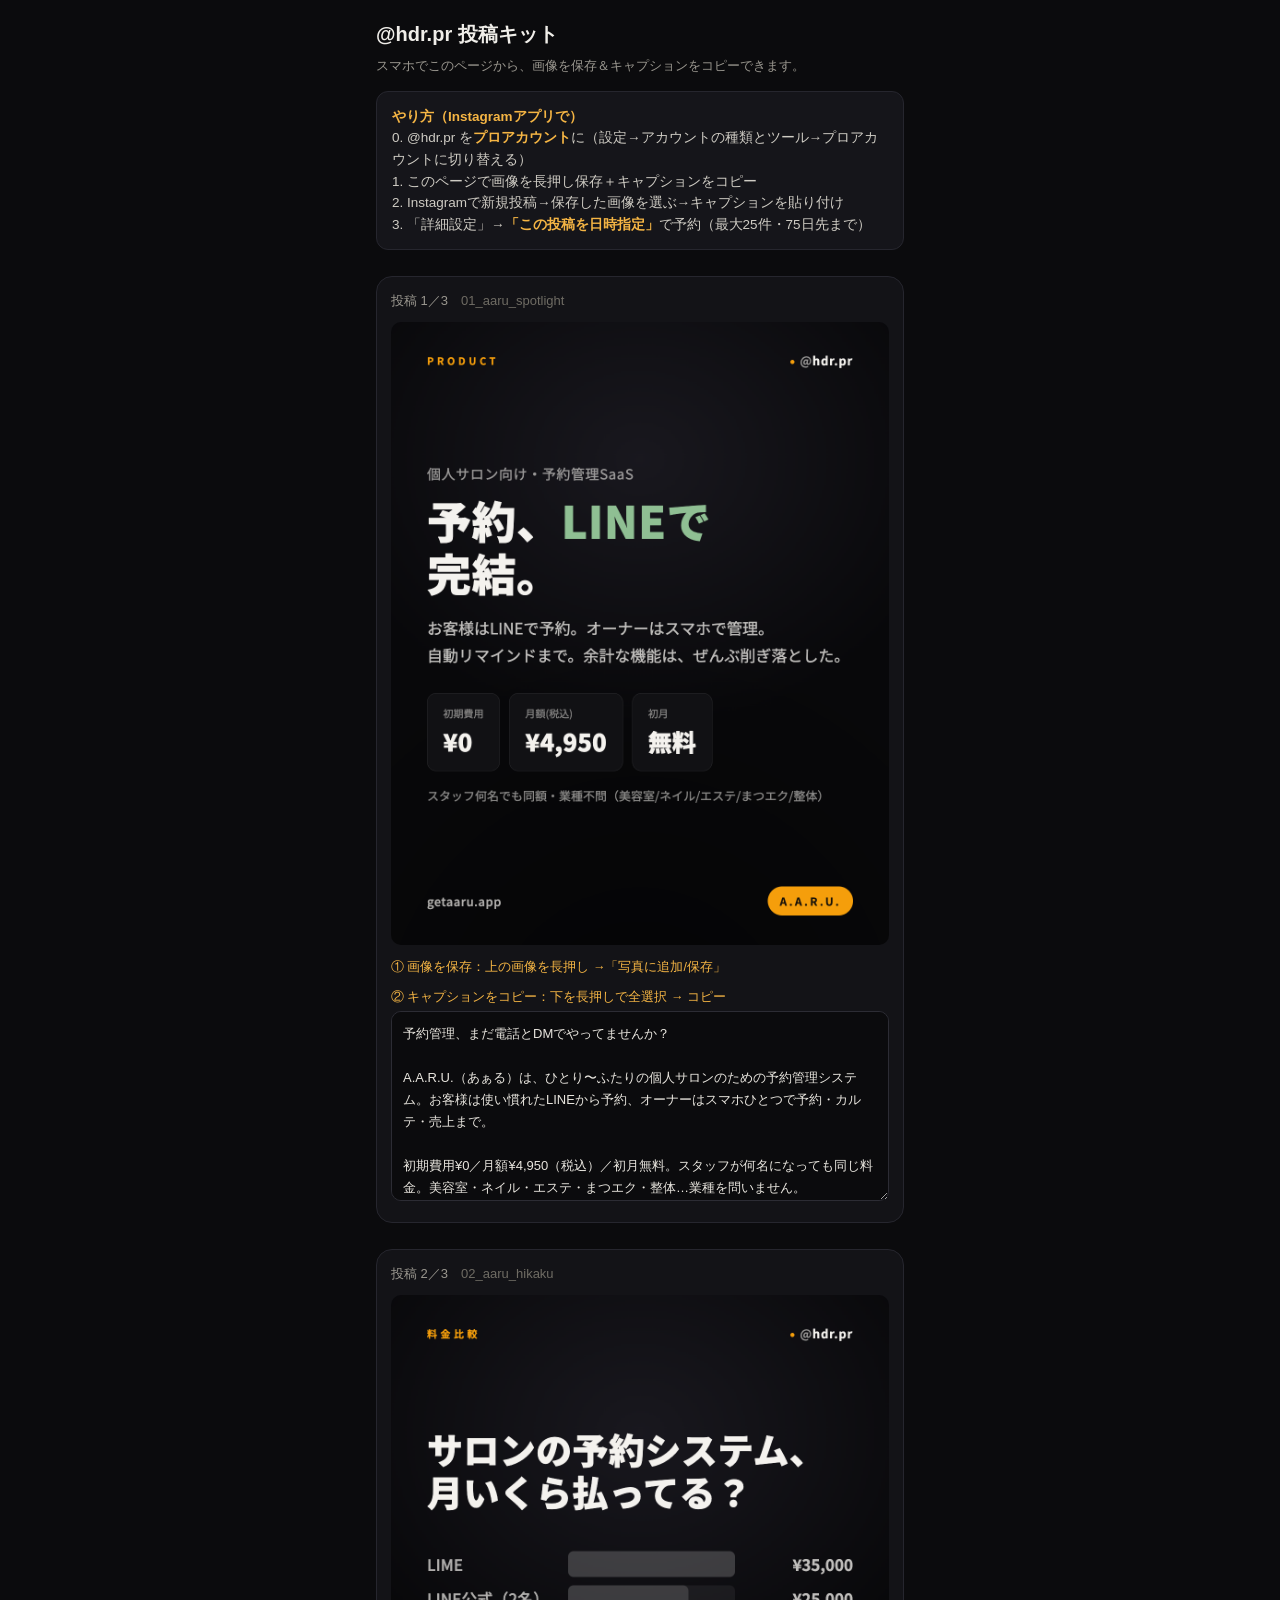
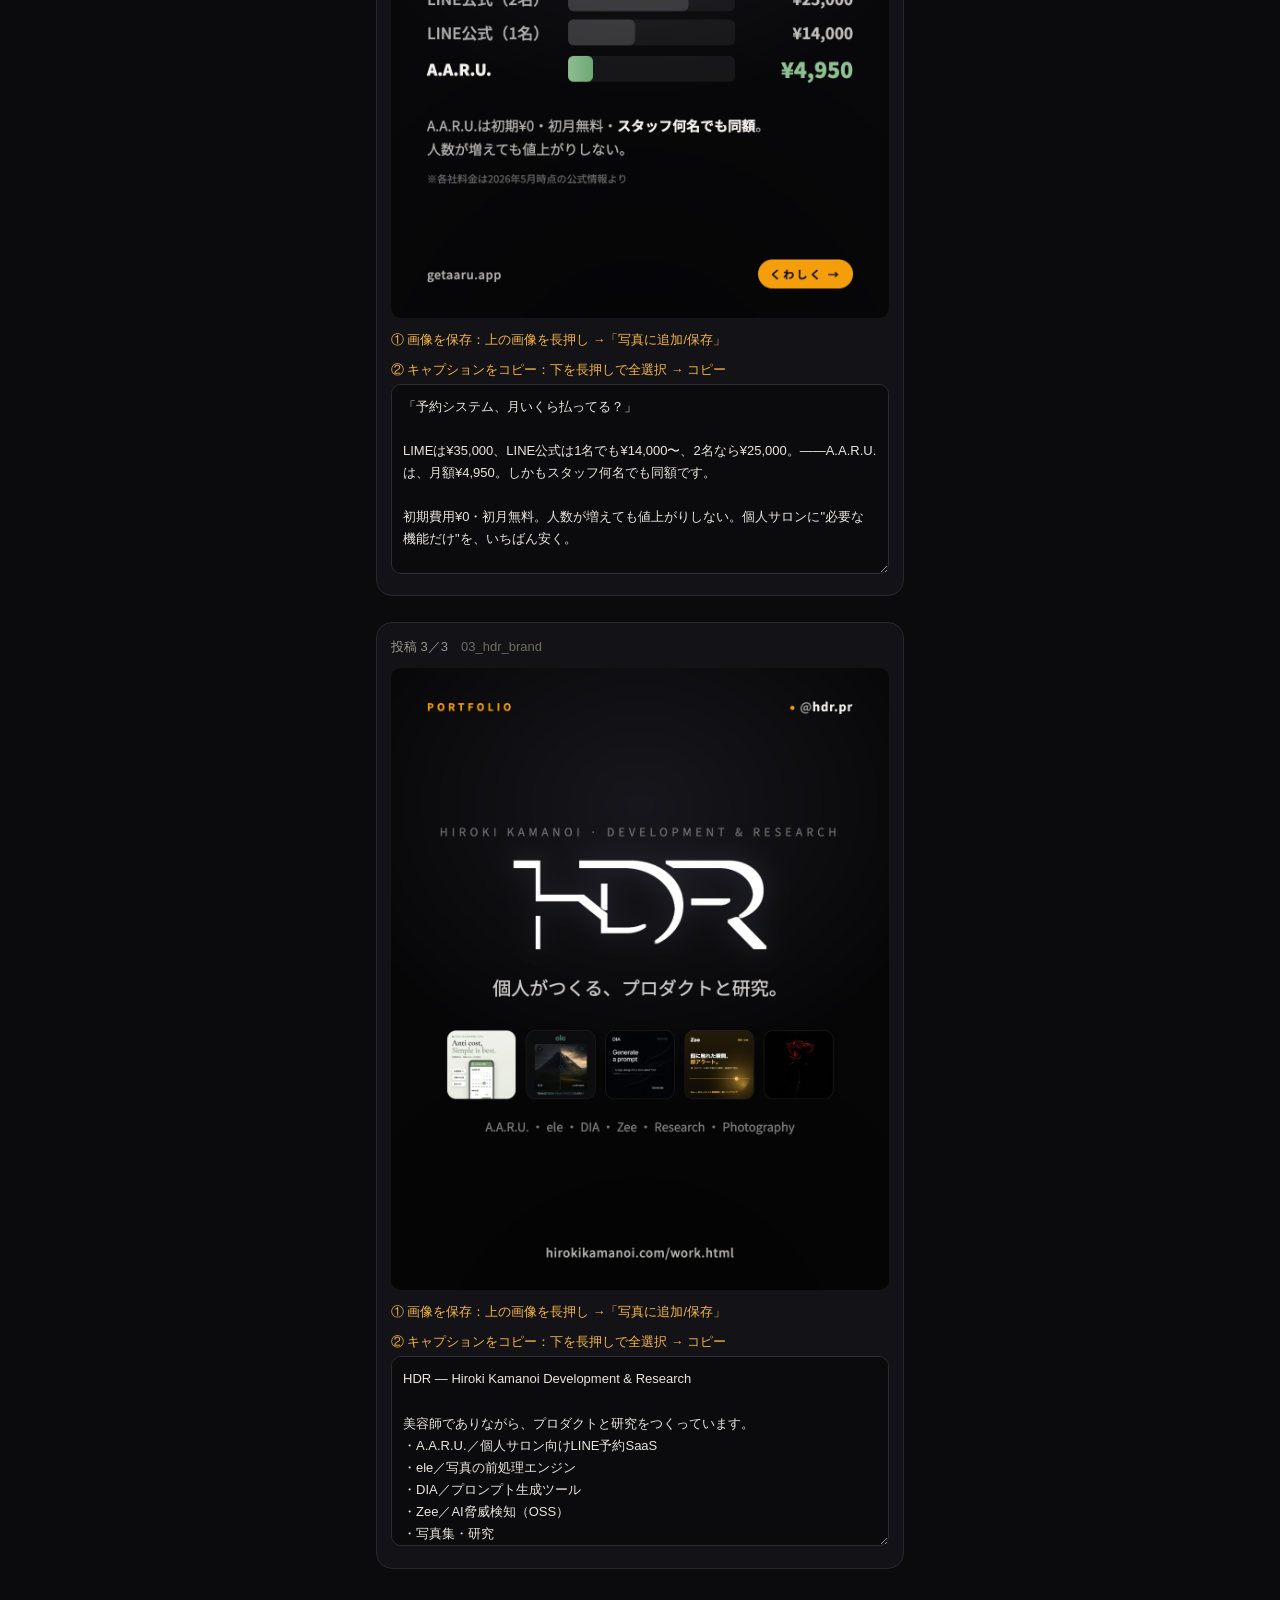
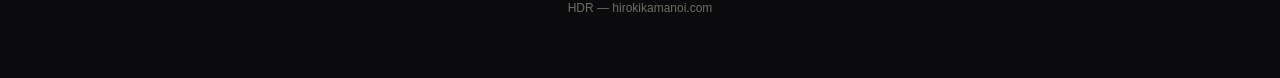
==== ig/index.html @ 9d9b92cc "feat: @hdr.pr 投稿キット(スマホで画像保存+キャプションコピー) Co-Authored-By: Claude Opus 4.8 (1M context) <noreply@anthro" ====
<!doctype html><html lang="ja"><head><meta charset="utf-8">
<meta name="viewport" content="width=device-width,initial-scale=1,viewport-fit=cover">
<title>@hdr.pr 投稿キット</title>
<style>
:root{color-scheme:dark}
*{box-sizing:border-box;margin:0;padding:0}
body{background:#0b0b0d;color:#f0eee9;font-family:-apple-system,"Hiragino Sans","Noto Sans JP",sans-serif;padding:18px 16px 60px;max-width:560px;margin:0 auto;line-height:1.6}
h1{font-size:20px;margin-bottom:6px}
.sub{color:#9a978f;font-size:13px;margin-bottom:8px}
.how{background:#15151a;border:1px solid #26262e;border-radius:12px;padding:14px 15px;font-size:13.5px;color:#cfccc4;margin:14px 0 26px}
.how b{color:#f5b544}
.post{background:#131317;border:1px solid #26262e;border-radius:16px;padding:14px;margin-bottom:26px}
.n{font-size:13px;color:#9a978f;margin-bottom:10px}
.id{color:#6f6c64}
.post img{width:100%;border-radius:10px;display:block;margin-bottom:12px}
.lbl{font-size:12.5px;color:#f5b544;margin:10px 0 4px}
textarea{width:100%;height:190px;background:#0b0b0d;color:#e9e6df;border:1px solid #2c2c34;border-radius:10px;padding:11px;font-size:13px;line-height:1.7;resize:vertical;font-family:inherit}
.foot{text-align:center;color:#6f6c64;font-size:12px;margin-top:30px}
</style></head><body>
<h1>@hdr.pr 投稿キット</h1>
<div class="sub">スマホでこのページから、画像を保存＆キャプションをコピーできます。</div>
<div class="how">
<b>やり方（Instagramアプリで）</b><br>
0. @hdr.pr を<b>プロアカウント</b>に（設定→アカウントの種類とツール→プロアカウントに切り替える）<br>
1. このページで画像を長押し保存＋キャプションをコピー<br>
2. Instagramで新規投稿→保存した画像を選ぶ→キャプションを貼り付け<br>
3. 「詳細設定」→<b>「この投稿を日時指定」</b>で予約（最大25件・75日先まで）
</div>

    <section class="post">
      <div class="n">投稿 1／3　<span class="id">01_aaru_spotlight</span></div>
      <img src="01_aaru_spotlight.png" alt="">
      <div class="lbl">① 画像を保存：上の画像を長押し →「写真に追加/保存」</div>
      <div class="lbl">② キャプションをコピー：下を長押しで全選択 → コピー</div>
      <textarea readonly onclick="this.select()">予約管理、まだ電話とDMでやってませんか？

A.A.R.U.（あぁる）は、ひとり〜ふたりの個人サロンのための予約管理システム。お客様は使い慣れたLINEから予約、オーナーはスマホひとつで予約・カルテ・売上まで。

初期費用¥0／月額¥4,950（税込）／初月無料。スタッフが何名になっても同じ料金。美容室・ネイル・エステ・まつエク・整体…業種を問いません。

いま、ベータ50社限定で募集中（残枠わずか）。
👉 プロフィールのリンク（getaaru.app）から

#個人サロン #ネイルサロン #まつエクサロン #エステサロン #サロン開業 #サロン経営 #予約システム #フリーランス美容師 #LINE予約</textarea>
    </section>
    <section class="post">
      <div class="n">投稿 2／3　<span class="id">02_aaru_hikaku</span></div>
      <img src="02_aaru_hikaku.png" alt="">
      <div class="lbl">① 画像を保存：上の画像を長押し →「写真に追加/保存」</div>
      <div class="lbl">② キャプションをコピー：下を長押しで全選択 → コピー</div>
      <textarea readonly onclick="this.select()">「予約システム、月いくら払ってる？」

LIMEは¥35,000、LINE公式は1名でも¥14,000〜、2名なら¥25,000。——A.A.R.U.は、月額¥4,950。しかもスタッフ何名でも同額です。

初期費用¥0・初月無料。人数が増えても値上がりしない。個人サロンに"必要な機能だけ"を、いちばん安く。

固定費、見直しませんか？
👉 getaaru.app（プロフィールのリンクから）

※各社料金は2026年5月時点の公式情報より
#サロン経営 #個人サロン #予約システム #ネイルサロン #まつエク #エステ #サロン開業 #コスト削減</textarea>
    </section>
    <section class="post">
      <div class="n">投稿 3／3　<span class="id">03_hdr_brand</span></div>
      <img src="03_hdr_brand.png" alt="">
      <div class="lbl">① 画像を保存：上の画像を長押し →「写真に追加/保存」</div>
      <div class="lbl">② キャプションをコピー：下を長押しで全選択 → コピー</div>
      <textarea readonly onclick="this.select()">HDR — Hiroki Kamanoi Development &amp; Research

美容師でありながら、プロダクトと研究をつくっています。
・A.A.R.U.／個人サロン向けLINE予約SaaS
・ele／写真の前処理エンジン
・DIA／プロンプト生成ツール
・Zee／AI脅威検知（OSS）
・写真集・研究

「個人がつくる」ものの記録を、ここに。
👉 hirokikamanoi.com

#個人開発 #プロダクト #スタートアップ #デザイン #写真家 #美容師</textarea>
    </section>
<div class="foot">HDR — hirokikamanoi.com</div>
</body></html>
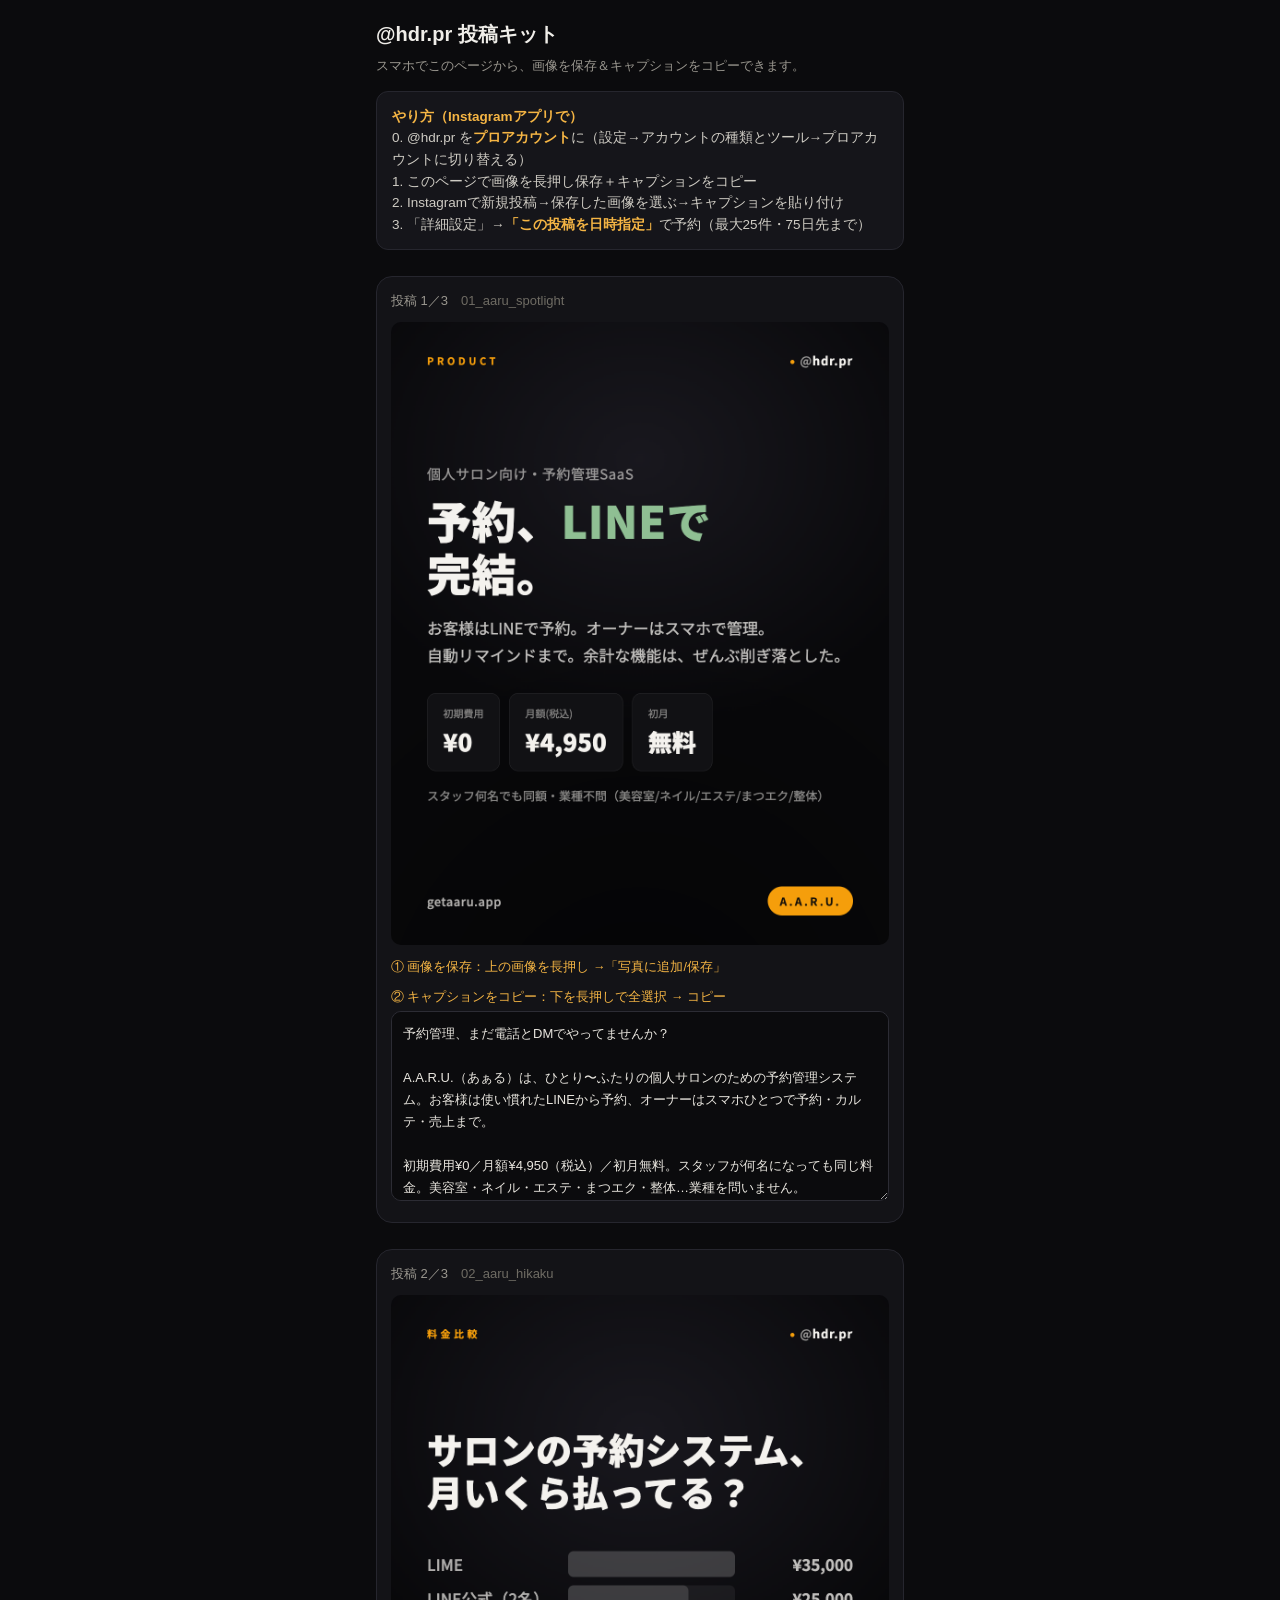
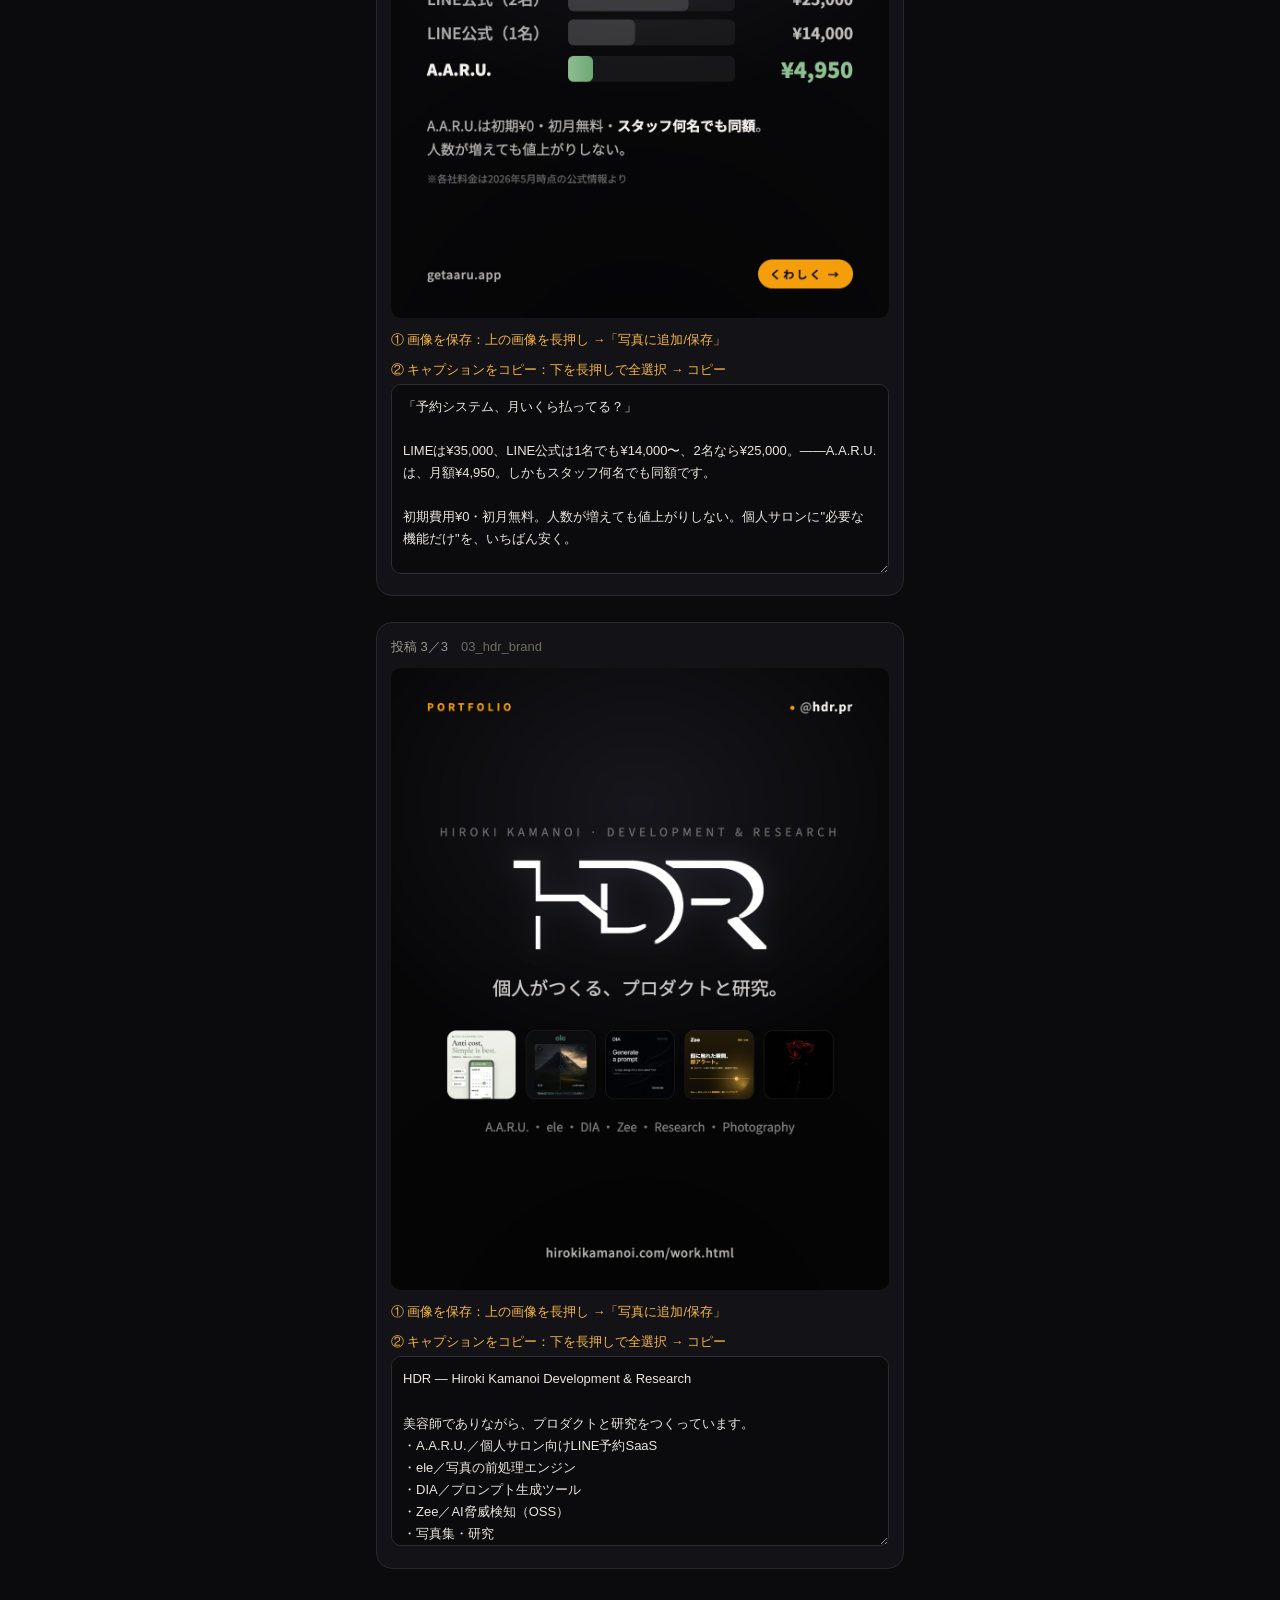
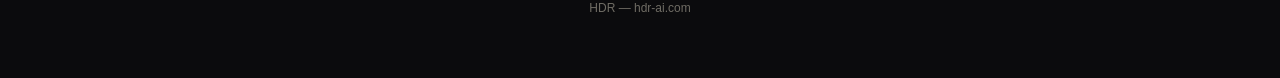
==== commit 89e26078: "chore(links): HDR公式サイトへのリンクをhdr-ai.comへ張り替え・ロゴをv5へ 代表承認済み（HDR公式HPをhdr-ai.comへ移設・正式ロゴv5への差し替え）。 - llm" ====
--- a/ig/index.html
+++ b/ig/index.html
@@ -75,9 +75,9 @@
 ・写真集・研究
 
 「個人がつくる」ものの記録を、ここに。
-👉 hirokikamanoi.com
+👉 hdr-ai.com
 
 #個人開発 #プロダクト #スタートアップ #デザイン #写真家 #美容師</textarea>
     </section>
-<div class="foot">HDR — hirokikamanoi.com</div>
+<div class="foot">HDR — hdr-ai.com</div>
 </body></html>
